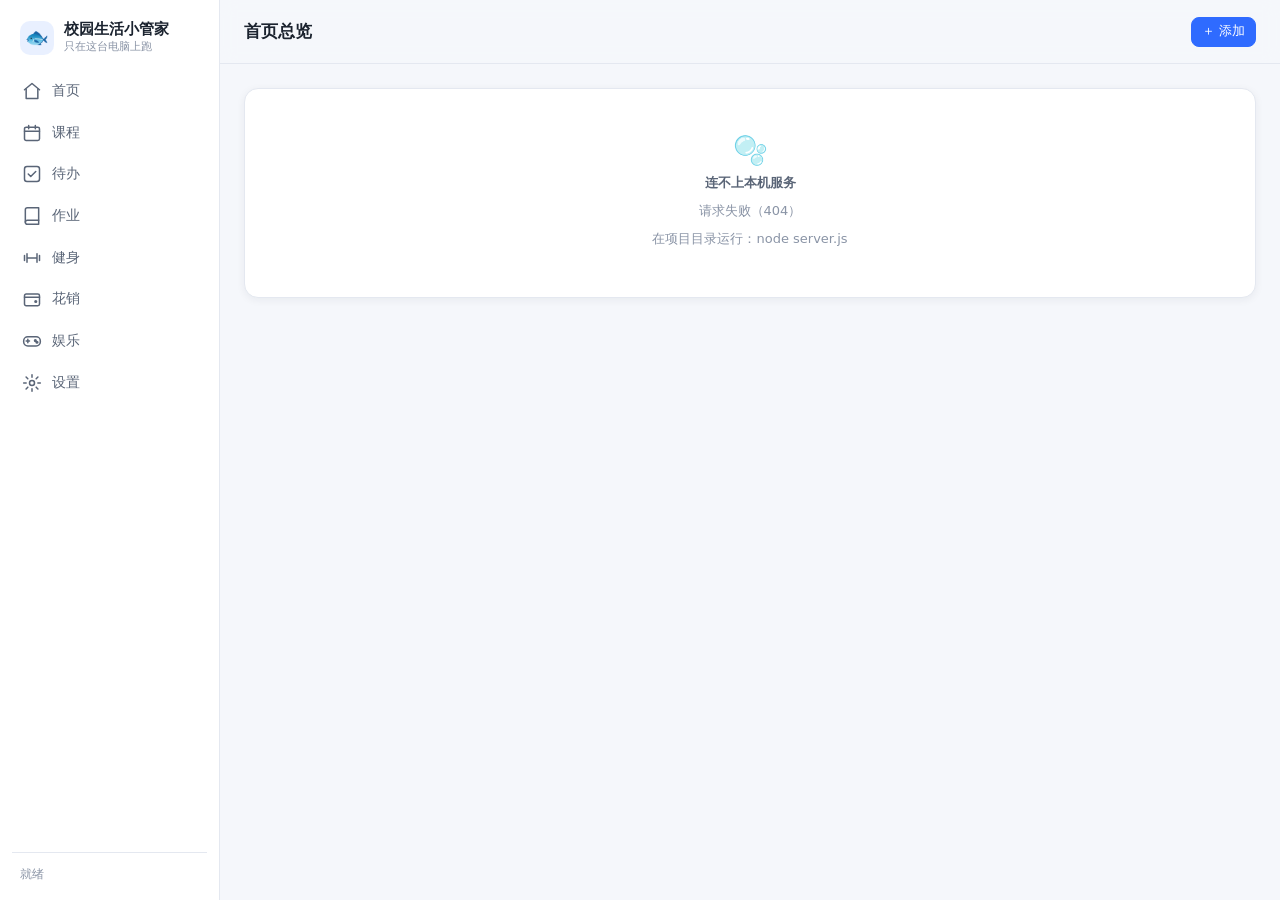
==== index.html @ 01526d64 "初始提交：校园生活小管家 v1.0（8 个模块）+ PRD 与开发计划" ====
<!doctype html>
<html lang="zh-CN" data-theme="auto">
<head>
  <meta charset="utf-8">
  <meta name="viewport" content="width=device-width, initial-scale=1, viewport-fit=cover">
  <meta name="color-scheme" content="light dark">
  <meta name="theme-color" content="#2f6bff">
  <title>校园生活小管家</title>
  <link rel="stylesheet" href="/css/tokens.css">
  <link rel="stylesheet" href="/css/base.css">
  <link rel="stylesheet" href="/css/components.css">
  <link rel="stylesheet" href="/css/layout.css">
</head>
<body>
  <div id="app" class="app"></div>
  <div id="toast-root" class="toast-root" aria-live="polite"></div>
  <div id="modal-root" class="modal-root"></div>
  <script type="module" src="/js/main.js"></script>
</body>
</html>
---- css/tokens.css ----
/* 设计变量：颜色、间距、圆角、字体 */
:root {
  color-scheme: light;
  --bg: #f5f7fb;
  --bg-elev: #ffffff;
  --bg-soft: #eef1f7;
  --bg-hover: #f0f3f9;
  --text: #1b232f;
  --text-2: #5a6577;
  --text-3: #8a94a6;
  --line: #e4e8f0;
  --line-strong: #d3d9e5;
  --brand: #2f6bff;
  --brand-2: #6c9bff;
  --brand-soft: rgba(47, 107, 255, 0.1);
  --ok: #1f9d63;
  --ok-soft: rgba(31, 157, 99, 0.12);
  --warn: #d98510;
  --warn-soft: rgba(217, 133, 16, 0.14);
  --danger: #d94436;
  --danger-soft: rgba(217, 68, 54, 0.12);
  --shadow: 0 10px 30px rgba(22, 34, 56, 0.1);
  --shadow-sm: 0 2px 8px rgba(22, 34, 56, 0.06);
  --radius-sm: 10px;
  --radius: 14px;
  --radius-lg: 20px;
  --font: "PingFang SC", "Microsoft YaHei", "Hiragino Sans GB", system-ui, -apple-system, "Segoe UI", sans-serif;
  --space-1: 4px;
  --space-2: 8px;
  --space-3: 12px;
  --space-4: 16px;
  --space-5: 24px;
  --space-6: 32px;
  --sidebar-w: 220px;
  --tabbar-h: 62px;
  --topbar-h: 64px;
}

[data-theme="dark"] {
  color-scheme: dark;
  --bg: #11151d;
  --bg-elev: #171d27;
  --bg-soft: #1e2632;
  --bg-hover: #222b39;
  --text: #e8edf5;
  --text-2: #a7b2c2;
  --text-3: #788494;
  --line: #27303d;
  --line-strong: #333e4e;
  --brand: #6d9bff;
  --brand-2: #8fb4ff;
  --brand-soft: rgba(109, 155, 255, 0.16);
  --ok: #3ecf8e;
  --ok-soft: rgba(62, 207, 142, 0.16);
  --warn: #f0b04a;
  --warn-soft: rgba(240, 176, 74, 0.16);
  --danger: #ff6b5e;
  --danger-soft: rgba(255, 107, 94, 0.16);
  --shadow: 0 12px 34px rgba(0, 0, 0, 0.42);
  --shadow-sm: 0 2px 10px rgba(0, 0, 0, 0.3);
}

@media (prefers-color-scheme: dark) {
  [data-theme="auto"] {
    color-scheme: dark;
    --bg: #11151d;
    --bg-elev: #171d27;
    --bg-soft: #1e2632;
    --bg-hover: #222b39;
    --text: #e8edf5;
    --text-2: #a7b2c2;
    --text-3: #788494;
    --line: #27303d;
    --line-strong: #333e4e;
    --brand: #6d9bff;
    --brand-2: #8fb4ff;
    --brand-soft: rgba(109, 155, 255, 0.16);
    --ok: #3ecf8e;
    --ok-soft: rgba(62, 207, 142, 0.16);
    --warn: #f0b04a;
    --warn-soft: rgba(240, 176, 74, 0.16);
    --danger: #ff6b5e;
    --danger-soft: rgba(255, 107, 94, 0.16);
    --shadow: 0 12px 34px rgba(0, 0, 0, 0.42);
    --shadow-sm: 0 2px 10px rgba(0, 0, 0, 0.3);
  }
}

/* 课程色（课程标签与课表块共用） */
.palette-0 { --course: #2f6bff; }
.palette-1 { --course: #e0562f; }
.palette-2 { --course: #1f9d63; }
.palette-3 { --course: #a45bd8; }
.palette-4 { --course: #c98a0b; }
.palette-5 { --course: #1f8fa8; }
.palette-6 { --course: #d8447a; }
.palette-7 { --course: #5c6f8c; }
---- css/base.css ----
/* 基础重置与排版 */
*, *::before, *::after { box-sizing: border-box; }

html, body { height: 100%; overflow-x: hidden; }

body {
  margin: 0;
  font-family: var(--font);
  font-size: 14px;
  line-height: 1.55;
  color: var(--text);
  background: var(--bg);
  -webkit-font-smoothing: antialiased;
  text-rendering: optimizeLegibility;
  -webkit-tap-highlight-color: transparent;
}

button, a, input, select, textarea { touch-action: manipulation; }

h1, h2, h3, h4, p, ul, ol, figure { margin: 0; }
ul, ol { padding: 0; list-style: none; }

button, input, select, textarea { font: inherit; color: inherit; }
button { cursor: pointer; background: none; border: none; padding: 0; }

a { color: var(--brand); text-decoration: none; }

img, svg { display: block; max-width: 100%; }

:focus-visible {
  outline: 2px solid var(--brand);
  outline-offset: 2px;
  border-radius: 6px;
}

::-webkit-scrollbar { width: 10px; height: 10px; }
::-webkit-scrollbar-thumb { background: var(--line-strong); border-radius: 99px; border: 3px solid transparent; background-clip: content-box; }
::-webkit-scrollbar-track { background: transparent; }

.sr-only {
  position: absolute; width: 1px; height: 1px; padding: 0; margin: -1px;
  overflow: hidden; clip: rect(0 0 0 0); white-space: nowrap; border: 0;
}

.muted { color: var(--text-2); }
.dim { color: var(--text-3); }
.nowrap { white-space: nowrap; }
.num { font-variant-numeric: tabular-nums; }
.hidden { display: none !important; }

.row { display: flex; align-items: center; gap: var(--space-2); }
.row-between { display: flex; align-items: center; justify-content: space-between; gap: var(--space-2); }
.col { display: flex; flex-direction: column; gap: var(--space-2); }
.grow { flex: 1 1 auto; min-width: 0; }
.wrap { flex-wrap: wrap; }

.stack > * + * { margin-top: var(--space-4); }

.text-sm { font-size: 13px; }
.text-xs { font-size: 12px; }
.text-lg { font-size: 16px; }
.strong { font-weight: 600; }
.mono { font-family: ui-monospace, SFMono-Regular, Menlo, Consolas, monospace; }
---- css/components.css ----
/* 通用组件：按钮、输入、卡片、标签、进度、空状态、弹层、Toast */

/* ---------- 按钮 ---------- */
.btn {
  display: inline-flex; align-items: center; justify-content: center; gap: 6px;
  min-height: 38px; padding: 0 14px;
  border: 1px solid var(--line-strong); border-radius: var(--radius-sm);
  background: var(--bg-elev); color: var(--text);
  font-size: 14px; font-weight: 500; white-space: nowrap;
  transition: background .15s, border-color .15s, transform .06s;
}
.btn:hover { background: var(--bg-hover); }
.btn:active { transform: translateY(1px); }
.btn:disabled { opacity: .5; cursor: not-allowed; }
.btn.primary { background: var(--brand); border-color: var(--brand); color: #fff; }
.btn.primary:hover { background: var(--brand-2); border-color: var(--brand-2); }
.btn.danger { color: var(--danger); border-color: var(--danger); background: transparent; }
.btn.danger:hover { background: var(--danger-soft); }
.btn.solid-danger { background: var(--danger); border-color: var(--danger); color: #fff; }
.btn.ghost { border-color: transparent; background: transparent; }
.btn.ghost:hover { background: var(--bg-soft); }
.btn.sm { min-height: 30px; padding: 0 10px; font-size: 13px; border-radius: 8px; }
.btn.block { width: 100%; }
.btn.icon { width: 38px; padding: 0; }
.btn.icon.sm { width: 30px; }

/* ---------- 表单 ---------- */
.field { display: flex; flex-direction: column; gap: 6px; }
.field > label, .field-label { font-size: 13px; color: var(--text-2); }
.input, .select, .textarea {
  width: 100%; min-height: 40px; padding: 8px 12px;
  border: 1px solid var(--line-strong); border-radius: var(--radius-sm);
  background: var(--bg-elev); color: var(--text);
  transition: border-color .15s, box-shadow .15s;
}
.input:focus, .select:focus, .textarea:focus {
  outline: none; border-color: var(--brand); box-shadow: 0 0 0 3px var(--brand-soft);
}
.input::placeholder, .textarea::placeholder { color: var(--text-3); }
.textarea { min-height: 90px; resize: vertical; line-height: 1.6; }
.select { appearance: none; background-image: linear-gradient(45deg, transparent 50%, var(--text-3) 50%), linear-gradient(135deg, var(--text-3) 50%, transparent 50%); background-position: calc(100% - 16px) 18px, calc(100% - 11px) 18px; background-size: 5px 5px, 5px 5px; background-repeat: no-repeat; padding-right: 30px; }
.form-grid { display: grid; grid-template-columns: 1fr 1fr; gap: var(--space-3); }
.form-grid .full { grid-column: 1 / -1; }
.hint { font-size: 12px; color: var(--text-3); }
.err { font-size: 12px; color: var(--danger); }

/* 分段选择 */
.segmented { display: inline-flex; padding: 3px; gap: 2px; background: var(--bg-soft); border-radius: 99px; }
.segmented button { min-height: 30px; padding: 0 12px; border-radius: 99px; font-size: 13px; color: var(--text-2); }
.segmented button.active { background: var(--bg-elev); color: var(--text); box-shadow: var(--shadow-sm); font-weight: 600; }

/* 开关 */
.switch { position: relative; display: inline-flex; width: 44px; height: 26px; flex: none; }
.switch input { position: absolute; opacity: 0; width: 100%; height: 100%; margin: 0; cursor: pointer; }
.switch span { position: absolute; inset: 0; background: var(--line-strong); border-radius: 99px; transition: background .18s; pointer-events: none; }
.switch span::after { content: ""; position: absolute; top: 3px; left: 3px; width: 20px; height: 20px; border-radius: 50%; background: #fff; transition: transform .18s; box-shadow: var(--shadow-sm); }
.switch input:checked + span { background: var(--brand); }
.switch input:checked + span::after { transform: translateX(18px); }

/* ---------- 卡片 ---------- */
.card {
  background: var(--bg-elev); border: 1px solid var(--line);
  border-radius: var(--radius); box-shadow: var(--shadow-sm);
}
.card.pad { padding: var(--space-4); }
.card-title { display: flex; align-items: center; justify-content: space-between; gap: var(--space-2); margin-bottom: var(--space-3); }
.card-title h3 { font-size: 15px; font-weight: 600; }

.section-title { display: flex; align-items: baseline; gap: var(--space-2); margin: 0 0 var(--space-3); }
.section-title h2 { font-size: 18px; font-weight: 600; }

/* ---------- 标签 / 徽章 ---------- */
.tag {
  display: inline-flex; align-items: center; gap: 4px;
  padding: 2px 8px; border-radius: 6px; font-size: 12px; font-weight: 500;
  background: var(--bg-soft); color: var(--text-2); white-space: nowrap;
}
.tag.course { background: color-mix(in srgb, var(--course, var(--brand)) 14%, transparent); color: var(--course, var(--brand)); }
.badge { display: inline-flex; align-items: center; padding: 1px 8px; border-radius: 99px; font-size: 12px; font-weight: 600; }
.badge.ok { background: var(--ok-soft); color: var(--ok); }
.badge.warn { background: var(--warn-soft); color: var(--warn); }
.badge.danger { background: var(--danger-soft); color: var(--danger); }
.badge.brand { background: var(--brand-soft); color: var(--brand); }
.badge.muted { background: var(--bg-soft); color: var(--text-2); }

/* ---------- 进度条 ---------- */
.progress { height: 8px; border-radius: 99px; background: var(--bg-soft); overflow: hidden; }
.progress > i { display: block; height: 100%; border-radius: 99px; background: var(--brand); transition: width .3s; }
.progress.ok > i { background: var(--ok); }
.progress.warn > i { background: var(--warn); }
.progress.danger > i { background: var(--danger); }

/* ---------- 空状态 ---------- */
.empty {
  display: flex; flex-direction: column; align-items: center; justify-content: center;
  gap: var(--space-2); padding: var(--space-6) var(--space-4); text-align: center; color: var(--text-2);
}
.empty .empty-icon { font-size: 28px; line-height: 1; opacity: .8; }
.empty p { max-width: 320px; font-size: 13px; }

/* ---------- 弹层 ---------- */
.modal-root:empty { display: none; }
.modal-mask {
  position: fixed; inset: 0; z-index: 60; display: flex; align-items: center; justify-content: center;
  padding: var(--space-4); background: rgba(10, 16, 26, .46); backdrop-filter: blur(2px);
  animation: fade-in .16s ease-out;
}
.modal {
  width: min(520px, 100%); max-height: calc(100dvh - 48px); overflow: auto;
  background: var(--bg-elev); border-radius: var(--radius-lg); box-shadow: var(--shadow);
  animation: pop-in .18s ease-out;
}
.modal.wide { width: min(720px, 100%); }
.modal-head { display: flex; align-items: center; justify-content: space-between; gap: var(--space-2); padding: var(--space-4) var(--space-4) 0; }
.modal-head h3 { font-size: 16px; font-weight: 600; }
.modal-body { padding: var(--space-4); }
.modal-foot { display: flex; justify-content: flex-end; gap: var(--space-2); padding: 0 var(--space-4) var(--space-4); }
.modal-close { width: 34px; height: 34px; display: inline-flex; align-items: center; justify-content: center; border-radius: 8px; color: var(--text-2); font-size: 18px; }
.modal-close:hover { background: var(--bg-soft); }

@keyframes fade-in { from { opacity: 0; } to { opacity: 1; } }
@keyframes pop-in { from { opacity: 0; transform: translateY(8px) scale(.99); } to { opacity: 1; transform: none; } }

/* ---------- Toast ---------- */
.toast-root {
  position: fixed; right: 20px; bottom: 20px; z-index: 80;
  display: flex; flex-direction: column; align-items: flex-end; gap: 8px;
  pointer-events: none;
}
.toast {
  display: inline-flex; align-items: center; gap: 8px;
  padding: 9px 14px; border-radius: 10px; font-size: 13px;
  background: var(--text); color: var(--bg-elev); box-shadow: var(--shadow);
  animation: toast-in .18s ease-out; pointer-events: auto;
}
.toast.error { background: var(--danger); color: #fff; }
.toast.ok { background: var(--text); }
@keyframes toast-in { from { opacity: 0; transform: translateY(6px); } to { opacity: 1; transform: none; } }

/* ---------- 抽屉（手机「更多」） ---------- */
.drawer-mask {
  position: fixed; inset: 0; z-index: 55; background: rgba(10, 16, 26, .4);
  display: flex; align-items: flex-end; animation: fade-in .16s ease-out;
}
.drawer {
  width: 100%; background: var(--bg-elev); border-radius: 18px 18px 0 0;
  padding: var(--space-3) var(--space-4) calc(var(--space-4) + env(safe-area-inset-bottom));
  animation: slide-up .2s ease-out;
}
.drawer-handle { width: 40px; height: 4px; border-radius: 99px; background: var(--line-strong); margin: 4px auto var(--space-3); }
.drawer-grid { display: grid; grid-template-columns: repeat(3, 1fr); gap: var(--space-2); }
.drawer-item {
  display: flex; flex-direction: column; align-items: center; gap: 6px;
  padding: var(--space-3) var(--space-1); border-radius: var(--radius-sm);
  color: var(--text); font-size: 13px;
}
.drawer-item:hover { background: var(--bg-soft); }
.drawer-item .icon { font-size: 22px; }
@keyframes slide-up { from { transform: translateY(16px); opacity: .6; } to { transform: none; opacity: 1; } }

/* ---------- 撤销条 ---------- */
.undo-bar {
  position: fixed; left: 50%; bottom: 84px; transform: translateX(-50%);
  z-index: 70; display: flex; align-items: center; gap: var(--space-3);
  padding: 9px 14px; border-radius: 10px;
  background: var(--text); color: var(--bg-elev); box-shadow: var(--shadow); font-size: 13px;
  animation: toast-in .18s ease-out;
}
.undo-bar button { color: #9cc0ff; font-weight: 600; }

/* ---------- 列表 ---------- */
.list { display: flex; flex-direction: column; }
.list-item {
  display: flex; align-items: center; gap: var(--space-3);
  padding: 10px 4px; border-bottom: 1px solid var(--line);
  min-height: 44px;
}
.list-item:last-child { border-bottom: none; }

.divider { height: 1px; background: var(--line); margin: var(--space-3) 0; }

.kv { display: flex; justify-content: space-between; gap: var(--space-3); padding: 6px 0; font-size: 13px; }
.kv > span:first-child { color: var(--text-2); }

.stat { display: flex; flex-direction: column; gap: 2px; }
.stat .value { font-size: 20px; font-weight: 700; font-variant-numeric: tabular-nums; }
.stat .label { font-size: 12px; color: var(--text-2); }

/* 手机上放大可点区域 */
@media (max-width: 768px) {
  .btn { min-height: 44px; }
  .btn.sm { min-height: 40px; }
  .btn.icon { width: 44px; }
  .btn.icon.sm { width: 40px; }
  .input, .select { min-height: 44px; }
  .tabbar a, .tabbar button { min-height: 44px; }
  .drawer-item { min-height: 64px; }
}

/* ---------- 首页 ---------- */
.home-hero h2 { font-size: 26px; font-weight: 700; letter-spacing: .5px; }
.text-right { text-align: right; }

.home-grid {
  display: grid;
  grid-template-columns: minmax(0, 1.3fr) minmax(0, 1fr);
  gap: var(--space-4);
}

.timeline { display: flex; flex-direction: column; }
.timeline-row {
  display: grid; grid-template-columns: 56px 10px minmax(0, 1fr) auto;
  gap: 10px; align-items: center; padding: 7px 0;
}
.timeline-time { font-size: 13px; font-weight: 600; line-height: 1.2; }
.timeline-time span { font-weight: 400; font-size: 11px; }
.timeline-dot { width: 8px; height: 8px; border-radius: 50%; background: var(--brand); }
.timeline-row.ongoing {
  background: var(--brand-soft); border-radius: 10px;
  padding-inline: 8px; margin-inline: -8px;
}
.timeline-row.past { opacity: .5; }

.todo-list { display: flex; flex-direction: column; }
.todo-row { display: flex; align-items: center; gap: 10px; padding: 5px 0; min-height: 40px; }
.todo-row .strike { text-decoration: line-through; color: var(--text-3); }
.todo-row.done { opacity: .75; }
.check input { width: 20px; height: 20px; accent-color: var(--brand); cursor: pointer; }

.memo { min-height: 110px; }

.cards-grid {
  display: grid; grid-template-columns: repeat(4, minmax(0, 1fr)); gap: var(--space-3);
}
.summary-card {
  display: block; padding: 14px; color: var(--text);
  background: var(--bg-elev); border: 1px solid var(--line);
  border-radius: var(--radius); box-shadow: var(--shadow-sm);
  transition: transform .12s, box-shadow .12s;
}
.summary-card:hover { transform: translateY(-2px); box-shadow: var(--shadow); }
.summary-head { display: flex; align-items: center; gap: 6px; }
.summary-value { font-size: 17px; font-weight: 700; margin-top: 8px; }
.summary-sub { color: var(--text-2); margin-top: 2px; min-height: 18px; }
.summary-card .progress { margin-top: 10px; }

@media (max-width: 1024px) {
  .cards-grid { grid-template-columns: repeat(2, minmax(0, 1fr)); }
}
@media (max-width: 768px) {
  .home-grid { grid-template-columns: 1fr; }
  .cards-grid { grid-template-columns: repeat(2, minmax(0, 1fr)); }
  .home-hero h2 { font-size: 22px; }
}

/* ---------- 课程表 ---------- */
.week-label { display: flex; flex-direction: column; line-height: 1.25; padding: 0 8px; }
.week-card { padding: 10px; }
.week-scroll { overflow-x: auto; -webkit-overflow-scrolling: touch; }
.week-grid {
  display: grid;
  grid-template-columns: 48px repeat(7, minmax(64px, 1fr));
  grid-auto-rows: 44px;
  gap: 3px;
  min-width: 660px;
}
.wg-head {
  display: flex; flex-direction: column; align-items: center; justify-content: center;
  gap: 1px; font-size: 12px; font-weight: 600; border-radius: 8px;
}
.wg-head.today { background: var(--brand-soft); color: var(--brand); }
.wg-cell { border-radius: 6px; background: var(--bg-soft); }
.wg-slot { display: flex; align-items: center; justify-content: center; font-size: 11px; color: var(--text-3); }
.wg-cell.today-col { background: color-mix(in srgb, var(--brand) 7%, var(--bg-soft)); }
.course-block {
  z-index: 2; display: flex; flex-direction: column; justify-content: center; gap: 1px;
  padding: 4px 6px; text-align: left; overflow: hidden;
  border-radius: 8px; border-left: 3px solid var(--course);
  background: color-mix(in srgb, var(--course) 14%, var(--bg-elev));
  color: var(--text); box-shadow: var(--shadow-sm);
}
.course-block:hover { filter: brightness(1.03); }
.cb-name { font-size: 12px; font-weight: 600; line-height: 1.2; overflow: hidden; text-overflow: ellipsis; white-space: nowrap; }
.cb-meta { font-size: 10px; color: var(--text-2); overflow: hidden; text-overflow: ellipsis; white-space: nowrap; }

.day-course { display: flex; align-items: center; gap: 12px; padding: 8px 0; border-bottom: 1px solid var(--line); }
.day-course:last-child { border-bottom: none; }

.mobile-only { display: none; }
.color-row { display: flex; gap: 10px; flex-wrap: wrap; }
.color-dot { position: relative; cursor: pointer; }
.color-dot input { position: absolute; opacity: 0; width: 100%; height: 100%; margin: 0; cursor: pointer; }
.color-dot span {
  display: block; width: 26px; height: 26px; border-radius: 50%;
  background: var(--c); border: 2px solid transparent;
}
.color-dot input:checked + span { border-color: var(--text); }

@media (max-width: 768px) {
  .mobile-only { display: block; }
}

/* ---------- 待办 ---------- */
.todo-add {
  display: grid;
  grid-template-columns: minmax(0, 1fr) 150px 120px auto;
  gap: 8px;
  align-items: center;
}
.todo-add .input, .todo-add .select { min-height: 40px; }
.group-block + .group-block { margin-top: var(--space-2); }
.group-title {
  display: flex; align-items: center; gap: 8px;
  font-size: 13px; font-weight: 600; color: var(--text-2);
  margin: var(--space-3) 0 2px;
}
.todo-item {
  display: flex; align-items: flex-start; gap: 10px;
  padding: 10px 0; border-bottom: 1px solid var(--line);
}
.todo-item:last-child { border-bottom: none; }
.todo-item.dragging { opacity: .45; }
.todo-check { width: 20px; height: 20px; margin-top: 2px; accent-color: var(--brand); cursor: pointer; flex: none; }
.todo-title { font-size: 14px; line-height: 1.4; word-break: break-word; }
.todo-item.done .todo-title { text-decoration: line-through; color: var(--text-3); }
.todo-meta { display: flex; align-items: center; gap: 8px; margin-top: 2px; flex-wrap: wrap; }
.overdue { color: var(--danger); font-weight: 600; }
details > summary { list-style: none; cursor: pointer; }
details > summary::-webkit-details-marker { display: none; }
details > summary::before { content: "▸"; margin-right: 6px; color: var(--text-3); }
details[open] > summary::before { content: "▾"; }

@media (max-width: 768px) {
  .todo-add { grid-template-columns: 1fr 1fr; }
  .todo-add input[name="title"] { grid-column: 1 / -1; }
  .todo-add button { grid-column: 1 / -1; }
}

/* ---------- 作业 ---------- */
.chip {
  min-height: 30px; padding: 0 12px; border-radius: 99px;
  border: 1px solid var(--line); background: transparent;
  color: var(--text-2); font-size: 13px;
}
.chip.active { background: var(--brand-soft); border-color: transparent; color: var(--brand); font-weight: 600; }
.hw-grid { display: grid; grid-template-columns: repeat(auto-fill, minmax(270px, 1fr)); gap: var(--space-3); }
.hw-card {
  display: flex; flex-direction: column; gap: 8px;
  background: var(--bg-elev); border: 1px solid var(--line);
  border-radius: var(--radius); padding: 14px; box-shadow: var(--shadow-sm);
}
.hw-card.is-done { opacity: .72; }
.hw-title { font-size: 15px; font-weight: 600; line-height: 1.35; word-break: break-word; }
.hw-meta { font-size: 12px; }
.hw-meta.ok { color: var(--text-2); }
.hw-meta.warn { color: var(--warn); font-weight: 600; }
.hw-meta.danger { color: var(--danger); font-weight: 600; }
.hw-meta.muted { color: var(--text-3); }
.hw-actions { display: flex; gap: 6px; margin-top: auto; padding-top: 6px; flex-wrap: wrap; }

/* ---------- 健身 ---------- */
.fit-items { display: flex; flex-direction: column; gap: 10px; }
.fit-item { padding: 10px 12px; border: 1px solid var(--line); border-radius: 10px; background: var(--bg-soft); }
.set-dots { display: flex; gap: 6px; align-items: center; margin-top: 8px; flex-wrap: wrap; }
.set-dot {
  width: 26px; height: 26px; border-radius: 50%;
  border: 2px solid var(--line-strong); background: transparent;
  display: inline-flex; align-items: center; justify-content: center;
  font-size: 12px; color: transparent;
}
.set-dot.on { background: var(--ok); border-color: var(--ok); color: #fff; }
.set-dot.on::after { content: "✓"; }
.fit-grid { display: grid; grid-template-columns: 1fr 1fr; gap: var(--space-4); }
.plan-list { display: flex; flex-direction: column; }
.plan-row { display: flex; align-items: center; gap: 10px; padding: 7px 8px; border-radius: 8px; font-size: 13px; }
.plan-row.today { background: var(--brand-soft); }
.plan-day { width: 40px; color: var(--text-2); flex: none; }

.cal-grid { display: grid; grid-template-columns: repeat(7, 1fr); gap: 4px; }
.cal-head { text-align: center; font-size: 11px; color: var(--text-3); padding: 2px 0; }
.cal-cell { aspect-ratio: 1; display: grid; place-items: center; border-radius: 8px; font-size: 12px; color: var(--text-2); background: var(--bg-soft); }
.cal-cell.empty { background: transparent; }
.cal-cell.done { background: var(--ok); color: #fff; font-weight: 600; }
.cal-cell.today { box-shadow: inset 0 0 0 2px var(--brand); }

.weight-form { display: grid; grid-template-columns: 160px 140px auto; gap: 8px; align-items: center; margin-bottom: 6px; }
.weight-chart { width: 100%; max-width: 460px; height: 90px; margin-top: 6px; }
.weight-list { max-width: 460px; margin-top: 4px; }
.plan-edit { padding: 10px; border: 1px solid var(--line); border-radius: 10px; display: flex; flex-direction: column; gap: 6px; }
.plan-edit .textarea { min-height: 64px; }

@media (max-width: 768px) {
  .fit-grid { grid-template-columns: 1fr; }
  .weight-form { grid-template-columns: 1fr 1fr; }
  .weight-form button { grid-column: 1 / -1; }
}

/* ---------- 花销 ---------- */
.budget-num { font-size: 26px; font-weight: 700; margin-top: 2px; }
.budget-stats { display: flex; gap: 26px; margin-top: 14px; flex-wrap: wrap; }
.budget-grid { display: grid; grid-template-columns: 1fr 1fr; gap: var(--space-4); }
.bar-list { display: flex; flex-direction: column; gap: 12px; }
.bar-row .progress { margin-top: 5px; }
.expense-form { display: grid; grid-template-columns: 1fr 1fr; gap: 8px; }
.expense-form input[name="note"] { grid-column: 1 / -1; }
.expense-form button { grid-column: 1 / -1; }
.expense-row { display: flex; align-items: center; gap: 10px; padding: 8px 0; border-bottom: 1px solid var(--line); }
.expense-row:last-child { border-bottom: none; }
.date-group + .date-group { margin-top: 6px; }
.callout { padding: 10px 12px; border-radius: 10px; font-size: 13px; line-height: 1.6; }
.callout.danger { background: var(--danger-soft); color: var(--danger); }
.callout.info { background: var(--brand-soft); color: var(--brand); }

@media (max-width: 768px) {
  .budget-grid { grid-template-columns: 1fr; }
}

/* ---------- 娱乐 ---------- */
.timer-box { display: flex; flex-direction: column; align-items: center; gap: 12px; }
.timer-display { font-size: 44px; font-weight: 700; letter-spacing: 1px; font-variant-numeric: tabular-nums; line-height: 1.1; }
.timer-inputs { display: flex; gap: 8px; width: 100%; max-width: 440px; }
.timer-actions { justify-content: center; }
.fun-grid { display: grid; grid-template-columns: 1fr 1fr; gap: var(--space-4); }
.wish-form { display: grid; grid-template-columns: minmax(0, 1fr) 96px auto; gap: 8px; margin-bottom: 6px; }
.wish-item { display: flex; align-items: center; gap: 8px; padding: 7px 0; border-bottom: 1px solid var(--line); }
.wish-item:last-child { border-bottom: none; }
.wish-item.done { opacity: .7; }
.wish-item input[type="checkbox"] { width: 18px; height: 18px; accent-color: var(--brand); }
.strike { text-decoration: line-through; color: var(--text-3); }
.fun-record { display: flex; align-items: center; gap: 10px; padding: 8px 0; border-bottom: 1px solid var(--line); }
.fun-record:last-child { border-bottom: none; }

@media (max-width: 768px) {
  .fun-grid { grid-template-columns: 1fr; }
  .timer-display { font-size: 38px; }
}

/* ---------- 快速添加 ---------- */
.quick-grid { display: grid; grid-template-columns: repeat(3, 1fr); gap: 10px; }
.quick-item {
  display: flex; flex-direction: column; align-items: center; gap: 6px;
  padding: 16px 8px; border-radius: var(--radius-sm); border: 1px solid var(--line);
  background: var(--bg-elev); color: var(--text); font-size: 13px;
}
.quick-item:hover { background: var(--bg-soft); }
.quick-item .icon { font-size: 22px; }
---- css/layout.css ----
/* 布局：侧栏、顶栏、内容区、底部 Tab、响应式 */

.app { min-height: 100dvh; }

.shell {
  display: grid;
  grid-template-columns: var(--sidebar-w) minmax(0, 1fr);
  min-height: 100dvh;
}

/* ---------- 侧栏 ---------- */
.sidebar {
  position: sticky; top: 0; align-self: start;
  height: 100dvh; display: flex; flex-direction: column;
  padding: var(--space-4) var(--space-3);
  background: var(--bg-elev); border-right: 1px solid var(--line);
}
.brand {
  display: flex; align-items: center; gap: 10px;
  padding: 4px 8px var(--space-4);
}
.brand-mark {
  width: 34px; height: 34px; border-radius: 10px;
  display: grid; place-items: center; font-size: 19px;
  background: var(--brand-soft); color: var(--brand);
}
.brand-name { font-weight: 700; font-size: 15px; line-height: 1.2; }
.brand-sub { font-size: 11px; color: var(--text-3); }

.nav { display: flex; flex-direction: column; gap: 2px; overflow: auto; }
.nav a {
  display: flex; align-items: center; gap: 10px;
  padding: 9px 10px; border-radius: 10px;
  color: var(--text-2); font-size: 14px;
}
.nav a:hover { background: var(--bg-soft); color: var(--text); }
.nav a.active { background: var(--brand-soft); color: var(--brand); font-weight: 600; }
.nav .icon { width: 20px; text-align: center; font-size: 16px; }

.sidebar-foot { margin-top: auto; padding: var(--space-3) 8px 0; border-top: 1px solid var(--line); }

/* ---------- 主区 ---------- */
.main { min-width: 0; display: flex; flex-direction: column; }

.topbar {
  position: sticky; top: 0; z-index: 30;
  display: flex; align-items: center; justify-content: space-between; gap: var(--space-3);
  min-height: var(--topbar-h); padding: var(--space-3) var(--space-5);
  background: color-mix(in srgb, var(--bg) 88%, transparent);
  backdrop-filter: blur(8px);
  border-bottom: 1px solid var(--line);
}
.topbar h1 { font-size: 17px; font-weight: 650; }
.topbar .sub { font-size: 12px; color: var(--text-2); }

.view { padding: var(--space-5); padding-bottom: var(--space-6); max-width: 1120px; width: 100%; }

/* ---------- 底部 Tab（手机） ---------- */
.tabbar {
  display: none;
  position: fixed; left: 0; right: 0; bottom: 0; z-index: 40;
  height: calc(var(--tabbar-h) + env(safe-area-inset-bottom));
  padding-bottom: env(safe-area-inset-bottom);
  background: color-mix(in srgb, var(--bg-elev) 94%, transparent);
  backdrop-filter: blur(10px);
  border-top: 1px solid var(--line);
}
.tabbar .tabs { display: grid; grid-template-columns: repeat(4, 1fr); height: var(--tabbar-h); }
.tabbar a, .tabbar button {
  display: flex; flex-direction: column; align-items: center; justify-content: center; gap: 3px;
  color: var(--text-3); font-size: 11px; background: none; border: none; width: 100%;
}
.tabbar a .icon, .tabbar button .icon { font-size: 19px; line-height: 1; }
.tabbar a.active, .tabbar button.active { color: var(--brand); font-weight: 600; }

/* 悬浮添加按钮（手机） */
.fab {
  display: none;
  position: fixed; right: 16px; bottom: calc(var(--tabbar-h) + 18px + env(safe-area-inset-bottom));
  z-index: 45; width: 52px; height: 52px; border-radius: 50%;
  background: var(--brand); color: #fff; font-size: 26px; line-height: 1;
  box-shadow: 0 8px 22px rgba(47, 107, 255, .38);
  align-items: center; justify-content: center;
}

/* ---------- 响应式 ---------- */
@media (max-width: 1024px) {
  :root { --sidebar-w: 76px; }
  .brand-name, .brand-sub, .nav a span.label, .sidebar-foot .label { display: none; }
  .nav a { justify-content: center; }
  .brand { justify-content: center; padding-inline: 0; }
}

@media (max-width: 768px) {
  .shell { display: block; }
  .sidebar { display: none; }
  .tabbar { display: block; }
  .fab { display: flex; }
  .topbar { padding: var(--space-3) var(--space-4); }
  .view { padding: var(--space-4) var(--space-4) calc(var(--tabbar-h) + 84px); }
  .modal-mask { align-items: flex-end; padding: 0; }
  .modal {
    width: 100%; max-height: 88dvh;
    border-radius: 18px 18px 0 0;
    animation: slide-up .2s ease-out;
  }
  .form-grid { grid-template-columns: 1fr; }
  .toast-root { left: 16px; right: 16px; bottom: calc(var(--tabbar-h) + 16px); align-items: center; }
  .undo-bar { bottom: calc(var(--tabbar-h) + 24px); width: min(360px, calc(100% - 32px)); justify-content: space-between; }
}

@keyframes slide-up { from { transform: translateY(20px); opacity: .5; } to { transform: none; opacity: 1; } }

@media (prefers-reduced-motion: reduce) {
  *, *::before, *::after { animation-duration: .001ms !important; transition-duration: .001ms !important; }
}
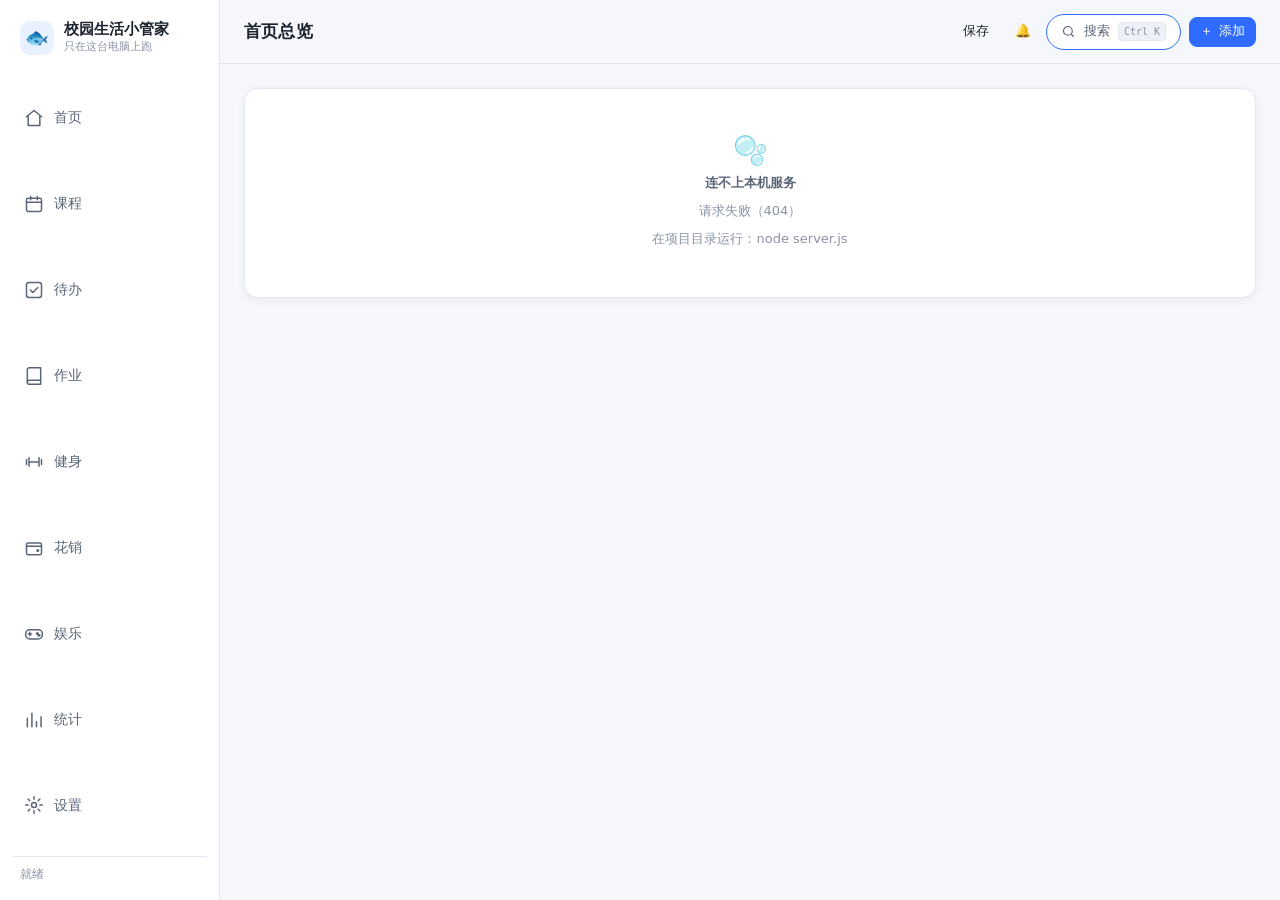
==== commit 9b69069f: "v2.1: 手机端导航、PWA manifest 与图标、手机访问入口" ====
--- a/index.html
+++ b/index.html
@@ -5,6 +5,11 @@
   <meta name="viewport" content="width=device-width, initial-scale=1, viewport-fit=cover">
   <meta name="color-scheme" content="light dark">
   <meta name="theme-color" content="#2f6bff">
+  <meta name="apple-mobile-web-app-capable" content="yes">
+  <meta name="apple-mobile-web-app-status-bar-style" content="default">
+  <meta name="apple-mobile-web-app-title" content="小管家">
+  <link rel="manifest" href="/manifest.json">
+  <link rel="apple-touch-icon" href="/icons/apple-touch-icon-180.png">
   <title>校园生活小管家</title>
   <link rel="stylesheet" href="/css/tokens.css">
   <link rel="stylesheet" href="/css/base.css">
--- a/css/components.css
+++ b/css/components.css
@@ -255,33 +255,75 @@
 
 /* ---------- 课程表 ---------- */
 .week-label { display: flex; flex-direction: column; line-height: 1.25; padding: 0 8px; }
-.week-card { padding: 10px; }
-.week-scroll { overflow-x: auto; -webkit-overflow-scrolling: touch; }
-.week-grid {
+.week-card { padding: 12px; }
+.tt-top {
+  display: flex; align-items: center; justify-content: space-between; gap: 10px;
+  margin-bottom: 10px; padding: 0 4px;
+}
+.tt-title { font-size: 16px; font-weight: 700; letter-spacing: .3px; text-align: center; flex: 1; }
+.tt-other {
+  border: none; background: var(--brand-soft); color: var(--brand);
+  padding: 4px 10px; border-radius: 8px; font-size: 12px; font-weight: 600;
+}
+.tt-other:hover { background: color-mix(in srgb, var(--brand) 18%, transparent); }
+.tt-gear { display: inline-flex; color: var(--text-2); padding: 4px; border-radius: 8px; }
+.tt-gear:hover { background: var(--bg-soft); color: var(--text); }
+
+.tt-scroll { overflow-x: auto; -webkit-overflow-scrolling: touch; }
+.tt-times {
+  display: flex; flex-wrap: wrap; gap: 6px 12px;
+  padding: 6px 4px 10px; font-size: 11px; color: var(--text-3);
+}
+.tt-times span { white-space: nowrap; }
+.cb-flag {
+  font-size: 10px; font-weight: 700; color: var(--danger);
+  border: 1px solid currentColor; border-radius: 4px; padding: 0 3px; line-height: 1.3;
+}
+.tt-grid {
   display: grid;
-  grid-template-columns: 48px repeat(7, minmax(64px, 1fr));
-  grid-auto-rows: 44px;
-  gap: 3px;
-  min-width: 660px;
-}
-.wg-head {
+  grid-template-columns: 64px repeat(7, minmax(88px, 1fr));
+  gap: 2px;
+  min-width: 720px;
+  background: var(--line);
+  border-radius: 10px;
+  overflow: hidden;
+}
+.tt-corner, .tt-day, .tt-slot, .tt-cell { background: var(--bg-elev); }
+.tt-corner {
+  display: grid; place-items: center;
+  font-size: 12px; font-weight: 600; color: var(--text-2);
+}
+.tt-day {
+  display: flex; flex-direction: column; align-items: center; justify-content: center; gap: 2px;
+  padding: 6px 2px;
+}
+.tt-day-name { font-size: 15px; font-weight: 700; }
+.tt-day-date { font-size: 11px; color: var(--text-3); }
+.tt-day.today { background: var(--brand-soft); }
+.tt-day.today .tt-day-name { color: var(--brand); }
+.tt-slot {
   display: flex; flex-direction: column; align-items: center; justify-content: center;
-  gap: 1px; font-size: 12px; font-weight: 600; border-radius: 8px;
-}
-.wg-head.today { background: var(--brand-soft); color: var(--brand); }
-.wg-cell { border-radius: 6px; background: var(--bg-soft); }
-.wg-slot { display: flex; align-items: center; justify-content: center; font-size: 11px; color: var(--text-3); }
-.wg-cell.today-col { background: color-mix(in srgb, var(--brand) 7%, var(--bg-soft)); }
+  gap: 3px; padding: 8px 2px; text-align: center;
+}
+.tt-slot-name { font-size: 12px; font-weight: 700; }
+.tt-slot-time { font-size: 10px; color: var(--text-3); font-variant-numeric: tabular-nums; }
+.tt-slot-line { width: 1px; height: 8px; background: var(--line-strong); }
+.tt-cell { min-height: 100px; }
+.tt-cell.today-col { background: color-mix(in srgb, var(--brand) 5%, var(--bg-elev)); }
+
 .course-block {
-  z-index: 2; display: flex; flex-direction: column; justify-content: center; gap: 1px;
-  padding: 4px 6px; text-align: left; overflow: hidden;
-  border-radius: 8px; border-left: 3px solid var(--course);
+  z-index: 2; display: flex; flex-direction: column; align-items: flex-start;
+  gap: 2px; padding: 8px; margin: 2px; text-align: left; overflow: hidden;
+  border-radius: 8px;
+  border: 1px solid color-mix(in srgb, var(--course) 26%, transparent);
   background: color-mix(in srgb, var(--course) 14%, var(--bg-elev));
-  color: var(--text); box-shadow: var(--shadow-sm);
-}
-.course-block:hover { filter: brightness(1.03); }
-.cb-name { font-size: 12px; font-weight: 600; line-height: 1.2; overflow: hidden; text-overflow: ellipsis; white-space: nowrap; }
-.cb-meta { font-size: 10px; color: var(--text-2); overflow: hidden; text-overflow: ellipsis; white-space: nowrap; }
+  color: var(--text);
+  transition: transform .12s ease, box-shadow .12s ease;
+}
+.course-block:hover { transform: translateY(-1px); box-shadow: var(--shadow-sm); }
+.cb-name { font-size: 12.5px; font-weight: 700; line-height: 1.25; word-break: break-word; }
+.cb-teacher { font-size: 11px; color: var(--text-2); overflow: hidden; text-overflow: ellipsis; white-space: nowrap; max-width: 100%; }
+.cb-loc { font-size: 11px; color: var(--text-3); overflow: hidden; text-overflow: ellipsis; white-space: nowrap; max-width: 100%; }
 
 .day-course { display: flex; align-items: center; gap: 12px; padding: 8px 0; border-bottom: 1px solid var(--line); }
 .day-course:last-child { border-bottom: none; }
@@ -356,6 +398,14 @@
 .hw-meta.warn { color: var(--warn); font-weight: 600; }
 .hw-meta.danger { color: var(--danger); font-weight: 600; }
 .hw-meta.muted { color: var(--text-3); }
+.hw-grade { font-size: 12px; color: var(--ok); font-weight: 600; }
+.hw-grade strong { font-size: 14px; }
+.hw-attach { display: flex; flex-direction: column; gap: 2px; }
+.hw-attach a { font-size: 12px; color: var(--brand); text-decoration: none; overflow: hidden; text-overflow: ellipsis; white-space: nowrap; }
+.hw-attach a:hover { text-decoration: underline; }
+.attach-list { display: flex; flex-direction: column; gap: 4px; margin-bottom: 6px; }
+.attach-item { display: flex; align-items: center; gap: 8px; font-size: 12px; }
+.attach-item a { color: var(--brand); overflow: hidden; text-overflow: ellipsis; white-space: nowrap; }
 .hw-actions { display: flex; gap: 6px; margin-top: auto; padding-top: 6px; flex-wrap: wrap; }
 
 /* ---------- 健身 ---------- */
@@ -444,3 +494,155 @@
 }
 .quick-item:hover { background: var(--bg-soft); }
 .quick-item .icon { font-size: 22px; }
+
+/* ---------- 背景图 ---------- */
+.bg-preview {
+  height: 120px; margin-top: 10px;
+  border: 1px solid var(--line); border-radius: 12px;
+  background-size: cover; background-position: center;
+}
+.range { width: 100%; height: 28px; accent-color: var(--brand); }
+
+body.has-bg .sidebar {
+  background: color-mix(in srgb, var(--bg-elev) 82%, transparent);
+  backdrop-filter: blur(12px);
+}
+body.has-bg .topbar {
+  background: color-mix(in srgb, var(--bg) 60%, transparent);
+}
+body.has-bg .card {
+  background: color-mix(in srgb, var(--bg-elev) 90%, transparent);
+  backdrop-filter: blur(6px);
+}
+body.has-bg .summary-card,
+body.has-bg .hw-card {
+  background: color-mix(in srgb, var(--bg-elev) 88%, transparent);
+  backdrop-filter: blur(6px);
+}
+body.has-bg .modal,
+body.has-bg .drawer {
+  background: color-mix(in srgb, var(--bg-elev) 94%, transparent);
+  backdrop-filter: blur(14px);
+}
+
+/* ---------- 界面打磨 ---------- */
+.card { transition: box-shadow .18s ease, transform .18s ease; }
+.hw-card:hover { transform: translateY(-2px); box-shadow: var(--shadow); }
+.list-item, .todo-row, .fun-record, .expense-row, .wish-item {
+  transition: background .14s ease;
+  border-radius: 8px;
+}
+.list-item:hover, .todo-row:hover, .fun-record:hover, .expense-row:hover, .wish-item:hover {
+  background: color-mix(in srgb, var(--bg-soft) 70%, transparent);
+}
+.input:hover, .select:hover, .textarea:hover { border-color: var(--line-strong); }
+.chip, .segmented button { transition: background .14s ease, color .14s ease, border-color .14s ease; }
+.section-title h2 { letter-spacing: .2px; }
+.topbar h1 { letter-spacing: .2px; }
+
+/* 页面进入时的轻微上浮 */
+@media (prefers-reduced-motion: no-preference) {
+  .view > * { animation: view-in .32s ease both; }
+  .view > *:nth-child(2) { animation-delay: .04s; }
+  .view > *:nth-child(3) { animation-delay: .08s; }
+  .view > *:nth-child(4) { animation-delay: .12s; }
+}
+@keyframes view-in {
+  from { opacity: 0; transform: translateY(6px); }
+  to { opacity: 1; transform: none; }
+}
+
+/* ---------- 搜索面板 ---------- */
+.cmd { display: flex; flex-direction: column; gap: 10px; }
+.cmd-input { font-size: 15px; min-height: 44px; }
+.cmd-results { display: flex; flex-direction: column; gap: 2px; max-height: 340px; overflow: auto; }
+.cmd-item {
+  display: flex; align-items: center; gap: 10px;
+  padding: 9px 10px; border-radius: 10px;
+  text-align: left; color: var(--text); background: none; border: none;
+  transition: background .12s ease;
+}
+.cmd-item:hover, .cmd-item.active { background: var(--brand-soft); }
+.cmd-kind { font-size: 11px; color: var(--text-3); min-width: 34px; flex: none; }
+.cmd-title { font-size: 14px; overflow: hidden; text-overflow: ellipsis; white-space: nowrap; }
+.cmd-sub { font-size: 12px; color: var(--text-3); max-width: 45%; overflow: hidden; text-overflow: ellipsis; white-space: nowrap; }
+
+.search-pill {
+  display: inline-flex; align-items: center; gap: 8px;
+  height: 36px; padding: 0 14px;
+  border-radius: 999px; border: 1.5px solid var(--brand);
+  background: var(--bg-elev); color: var(--text-2);
+  font-size: 13px; font-weight: 500;
+  transition: box-shadow .15s ease, color .15s ease;
+}
+.search-pill:hover { color: var(--text); box-shadow: 0 0 0 3px var(--brand-soft); }
+.search-pill svg { flex: none; color: var(--text-2); }
+.search-pill kbd {
+  font-size: 10px; padding: 1px 5px; border: 1px solid var(--line);
+  border-radius: 4px; color: var(--text-3); background: var(--bg-soft);
+}
+
+/* ---------- 批量操作 ---------- */
+.batch-bar { display: flex; align-items: center; justify-content: space-between; gap: 10px; flex-wrap: wrap; }
+.todo-item.selected { background: var(--brand-soft); border-radius: 8px; }
+.todo-item { touch-action: pan-y; }
+.todo-item.swiping { transition: none; }
+
+.subtask-box { margin-top: 6px; }
+.subtask-box summary { cursor: pointer; font-size: 12px; color: var(--text-3); list-style: none; }
+.subtask-box summary::-webkit-details-marker { display: none; }
+.subtask-box summary::before { content: "▸ "; }
+.subtask-box[open] summary::before { content: "▾ "; }
+.subtask-list { margin-top: 4px; display: flex; flex-direction: column; gap: 2px; }
+.subtask-list li.done span { text-decoration: line-through; color: var(--text-3); }
+.subtask-list input[type="checkbox"] { width: 15px; height: 15px; accent-color: var(--brand); }
+
+@media (max-width: 768px) {
+  .search-pill kbd { display: none; }
+  .search-pill .search-pill-text { display: none; }
+  .search-pill { padding: 0 10px; }
+  .cmd-sub { display: none; }
+}
+
+/* ---------- 游戏封面 ---------- */
+.game-add { display: flex; gap: 8px; margin-bottom: 10px; }
+.game-grid { display: grid; grid-template-columns: repeat(auto-fill, minmax(140px, 1fr)); gap: 12px; }
+.game-card { display: flex; flex-direction: column; gap: 4px; }
+.game-cover {
+  aspect-ratio: 2 / 3; border-radius: 10px;
+  background-color: var(--bg-soft); background-size: cover; background-position: center;
+  border: 1px solid var(--line); display: grid; place-items: center;
+}
+.game-cover-ph { font-size: 22px; font-weight: 700; color: var(--text-3); }
+.game-name { font-size: 13px; font-weight: 600; overflow: hidden; text-overflow: ellipsis; white-space: nowrap; }
+
+/* ---------- 统计 ---------- */
+.stats-grid { display: grid; grid-template-columns: 1fr 1fr; gap: var(--space-4); }
+.bar-chart { display: flex; align-items: flex-end; gap: 8px; height: 150px; padding-top: 6px; }
+.bar-col {
+  flex: 1; min-width: 0; height: 100%;
+  display: flex; flex-direction: column; justify-content: flex-end; align-items: center; gap: 4px;
+}
+.bar {
+  width: 100%; max-width: 36px; min-height: 2px;
+  border-radius: 6px 6px 2px 2px;
+  background: linear-gradient(180deg, var(--brand), var(--brand-2));
+  transition: height .3s ease;
+}
+.bar-value { font-size: 10px; color: var(--text-2); }
+.bar-label { font-size: 10px; color: var(--text-3); white-space: nowrap; }
+
+/* ---------- 提醒 ---------- */
+.reminder-btn { position: relative; }
+.reminder-count {
+  position: absolute; top: -3px; right: -3px;
+  min-width: 16px; height: 16px; padding: 0 4px;
+  border-radius: 99px; background: var(--danger); color: #fff;
+  font-size: 10px; line-height: 16px; text-align: center;
+  display: none;
+}
+.reminder-count.show { display: block; }
+
+@media (max-width: 768px) {
+  .stats-grid { grid-template-columns: 1fr; }
+}
--- a/css/layout.css
+++ b/css/layout.css
@@ -2,7 +2,24 @@
 
 .app { min-height: 100dvh; }
 
+/* 背景图层：铺满视口，图片自适应裁剪 */
+.app-bg {
+  position: fixed; inset: 0; z-index: 0; pointer-events: none;
+  background-size: cover;
+  background-position: center;
+  background-repeat: no-repeat;
+  opacity: 0;
+  transition: opacity .5s ease;
+}
+.app-bg.show { opacity: 1; }
+.app-bg::after {
+  content: "";
+  position: absolute; inset: 0;
+  background: rgba(10, 14, 22, var(--bg-dim, .35));
+}
+
 .shell {
+  position: relative; z-index: 1;
   display: grid;
   grid-template-columns: var(--sidebar-w) minmax(0, 1fr);
   min-height: 100dvh;
@@ -14,10 +31,11 @@
   height: 100dvh; display: flex; flex-direction: column;
   padding: var(--space-4) var(--space-3);
   background: var(--bg-elev); border-right: 1px solid var(--line);
+  gap: 6px;
 }
 .brand {
   display: flex; align-items: center; gap: 10px;
-  padding: 4px 8px var(--space-4);
+  padding: 4px 8px var(--space-3);
 }
 .brand-mark {
   width: 34px; height: 34px; border-radius: 10px;
@@ -27,17 +45,33 @@
 .brand-name { font-weight: 700; font-size: 15px; line-height: 1.2; }
 .brand-sub { font-size: 11px; color: var(--text-3); }
 
-.nav { display: flex; flex-direction: column; gap: 2px; overflow: auto; }
+/* 导航均匀占满侧栏剩余高度 */
+.nav {
+  flex: 1; min-height: 0;
+  display: grid; grid-auto-rows: 1fr; align-content: stretch;
+  gap: 4px; padding: 4px 0;
+}
 .nav a {
+  position: relative;
   display: flex; align-items: center; gap: 10px;
-  padding: 9px 10px; border-radius: 10px;
+  padding: 0 12px; border-radius: 12px;
   color: var(--text-2); font-size: 14px;
+  transition: background .16s ease, color .16s ease, transform .16s ease;
+}
+.nav a::before {
+  content: ""; position: absolute; left: 0; top: 22%; bottom: 22%; width: 3px;
+  border-radius: 99px; background: transparent; transition: background .16s ease;
 }
 .nav a:hover { background: var(--bg-soft); color: var(--text); }
+.nav a:hover .icon { transform: translateX(1px); }
 .nav a.active { background: var(--brand-soft); color: var(--brand); font-weight: 600; }
-.nav .icon { width: 20px; text-align: center; font-size: 16px; }
+.nav a.active::before { background: var(--brand); }
+.nav .icon {
+  width: 20px; display: grid; place-items: center; font-size: 16px;
+  transition: transform .16s ease;
+}
 
-.sidebar-foot { margin-top: auto; padding: var(--space-3) 8px 0; border-top: 1px solid var(--line); }
+.sidebar-foot { padding: var(--space-2) 8px 0; border-top: 1px solid var(--line); }
 
 /* ---------- 主区 ---------- */
 .main { min-width: 0; display: flex; flex-direction: column; }
@@ -53,7 +87,7 @@
 .topbar h1 { font-size: 17px; font-weight: 650; }
 .topbar .sub { font-size: 12px; color: var(--text-2); }
 
-.view { padding: var(--space-5); padding-bottom: var(--space-6); max-width: 1120px; width: 100%; }
+.view { padding: var(--space-5); padding-bottom: var(--space-6); width: 100%; }
 
 /* ---------- 底部 Tab（手机） ---------- */
 .tabbar {
@@ -65,7 +99,7 @@
   backdrop-filter: blur(10px);
   border-top: 1px solid var(--line);
 }
-.tabbar .tabs { display: grid; grid-template-columns: repeat(4, 1fr); height: var(--tabbar-h); }
+.tabbar .tabs { display: grid; grid-template-columns: repeat(5, 1fr); height: var(--tabbar-h); }
 .tabbar a, .tabbar button {
   display: flex; flex-direction: column; align-items: center; justify-content: center; gap: 3px;
   color: var(--text-3); font-size: 11px; background: none; border: none; width: 100%;
@@ -109,6 +143,13 @@
   .undo-bar { bottom: calc(var(--tabbar-h) + 24px); width: min(360px, calc(100% - 32px)); justify-content: space-between; }
 }
 
+@media (max-width: 480px) {
+  .topbar { gap: 6px; }
+  .topbar h1 { font-size: 16px; }
+  .topbar .btn.primary { padding-inline: 10px; }
+  .add-text { display: none; }
+}
+
 @keyframes slide-up { from { transform: translateY(20px); opacity: .5; } to { transform: none; opacity: 1; } }
 
 @media (prefers-reduced-motion: reduce) {
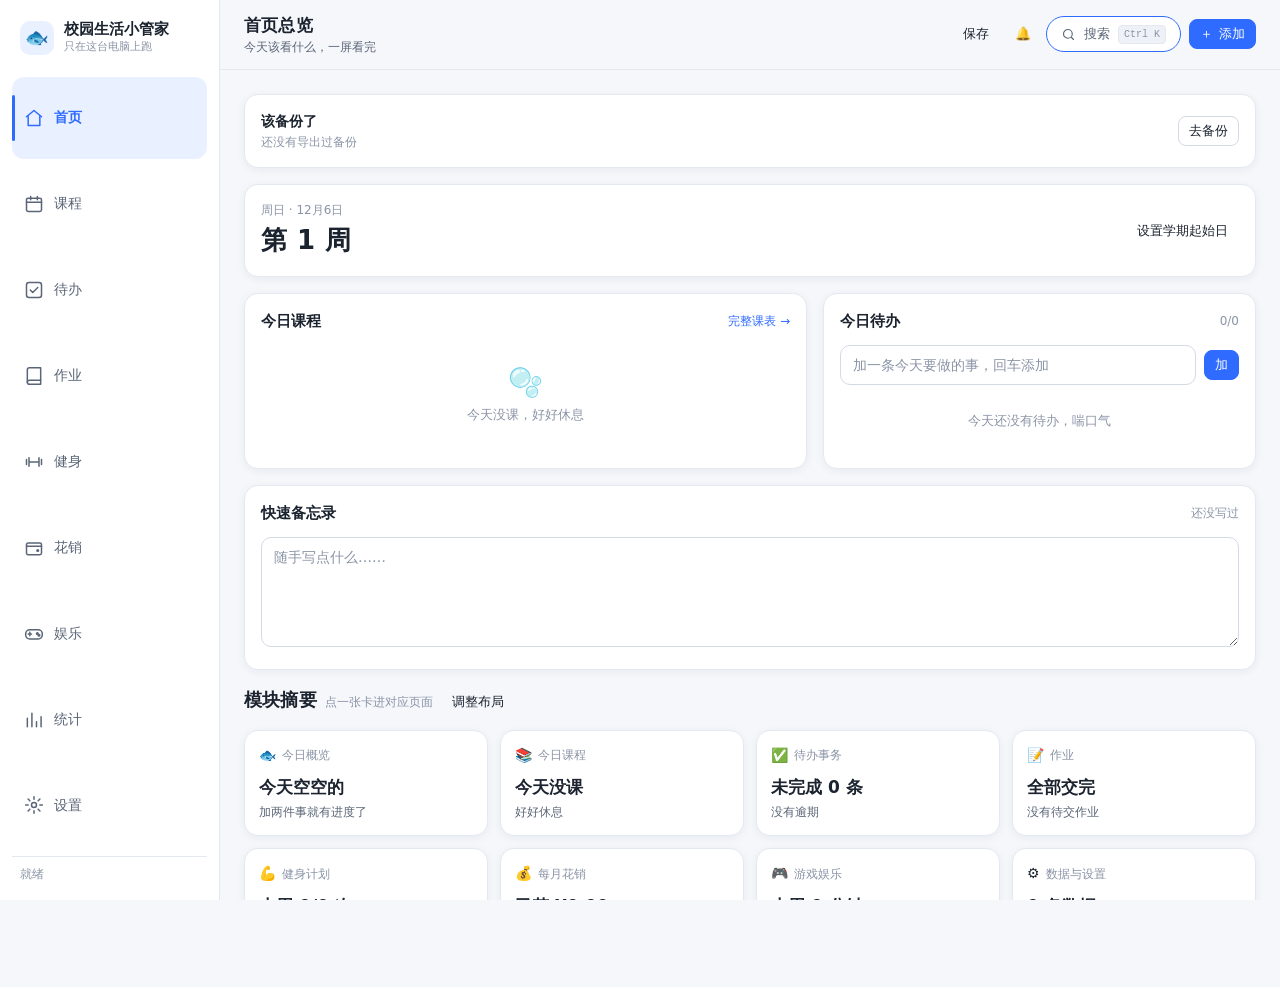
==== commit c2fd1622: "v2.2: 手机本地 PWA 模式（IndexedDB、离线缓存、相对路径、导入导出）" ====
--- a/index.html
+++ b/index.html
@@ -8,18 +8,18 @@
   <meta name="apple-mobile-web-app-capable" content="yes">
   <meta name="apple-mobile-web-app-status-bar-style" content="default">
   <meta name="apple-mobile-web-app-title" content="小管家">
-  <link rel="manifest" href="/manifest.json">
-  <link rel="apple-touch-icon" href="/icons/apple-touch-icon-180.png">
+  <link rel="manifest" href="./manifest.json">
+  <link rel="apple-touch-icon" href="./icons/apple-touch-icon-180.png">
   <title>校园生活小管家</title>
-  <link rel="stylesheet" href="/css/tokens.css">
-  <link rel="stylesheet" href="/css/base.css">
-  <link rel="stylesheet" href="/css/components.css">
-  <link rel="stylesheet" href="/css/layout.css">
+  <link rel="stylesheet" href="./css/tokens.css">
+  <link rel="stylesheet" href="./css/base.css">
+  <link rel="stylesheet" href="./css/components.css">
+  <link rel="stylesheet" href="./css/layout.css">
 </head>
 <body>
   <div id="app" class="app"></div>
   <div id="toast-root" class="toast-root" aria-live="polite"></div>
   <div id="modal-root" class="modal-root"></div>
-  <script type="module" src="/js/main.js"></script>
+  <script type="module" src="./js/main.js"></script>
 </body>
 </html>
